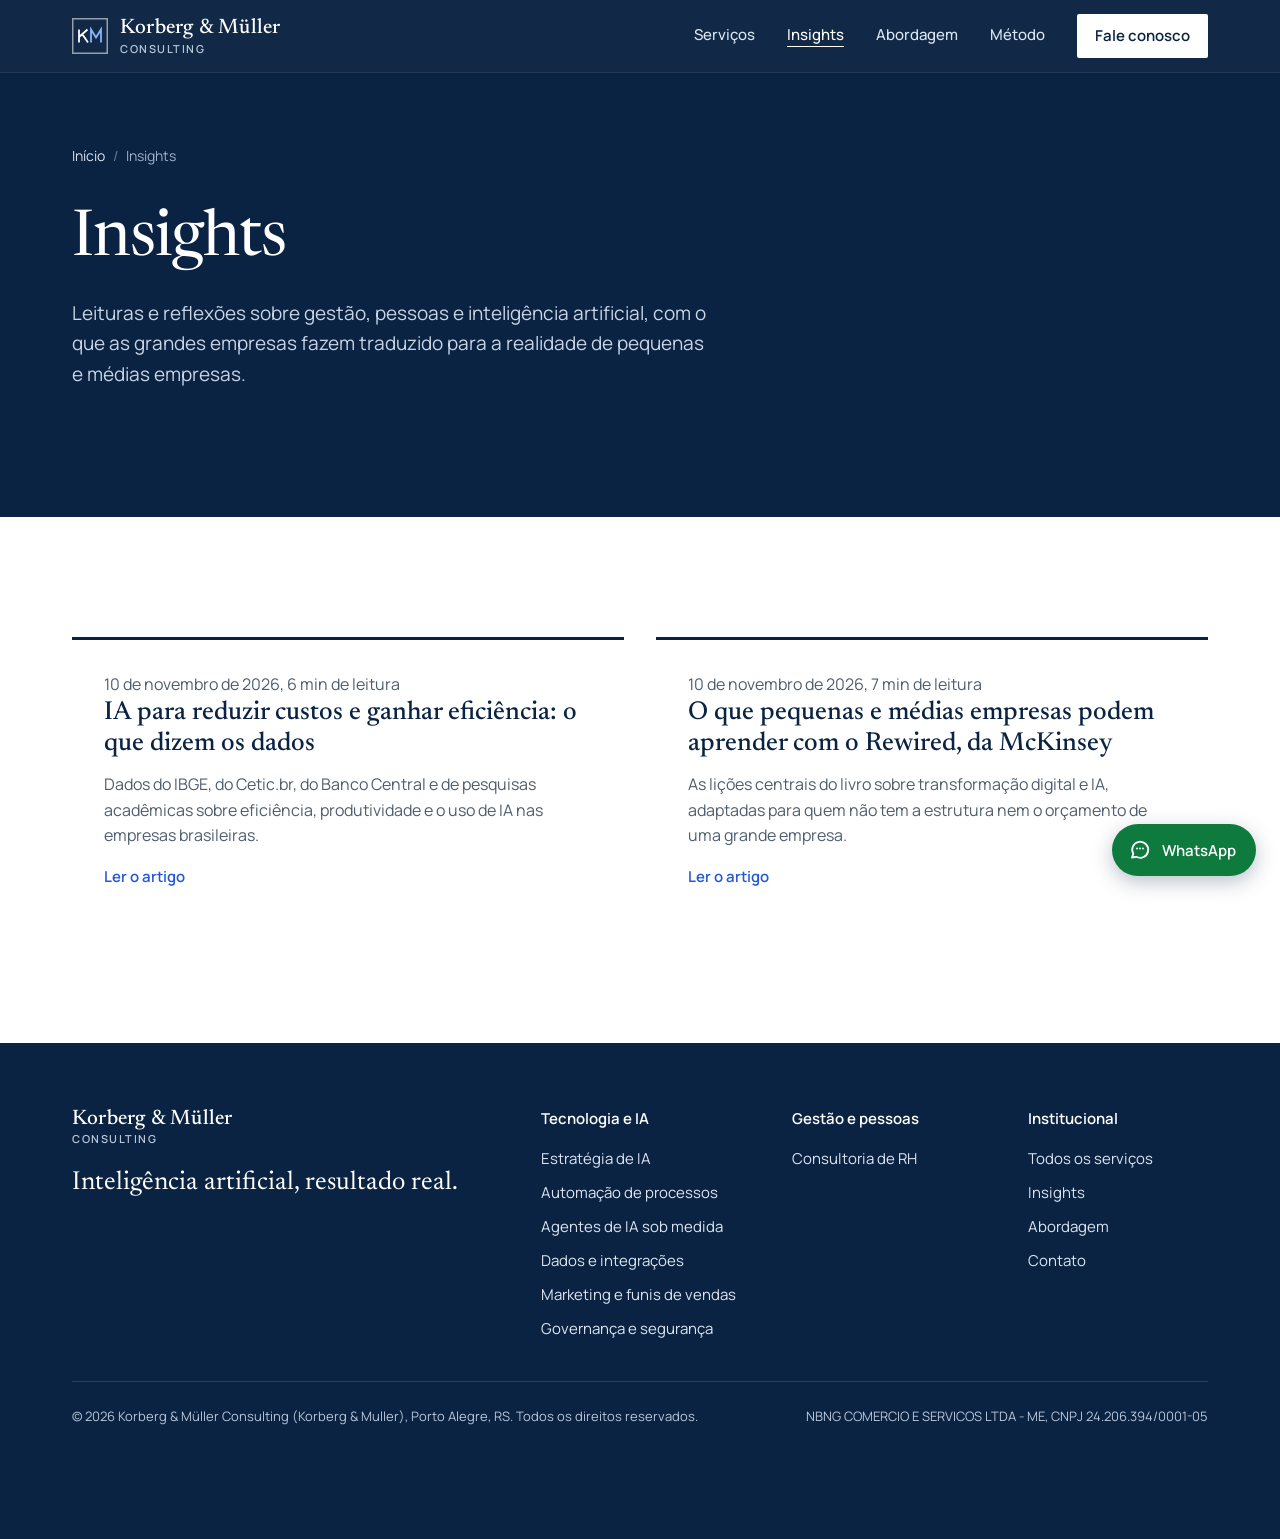
==== insights/index.html @ ef430914 "Oculta temporariamente a seção Liderança Co-Authored-By: Claude Opus 5.5 <noreply@anthropic.com> Cla" ====
<!DOCTYPE html>
<html lang="pt-BR">
<head>
<meta charset="utf-8">
<meta name="viewport" content="width=device-width, initial-scale=1">
<title>Insights sobre gestão, pessoas e IA para PMEs | Korberg &amp; Müller</title>
<meta name="description" content="Artigos da Korberg & Müller sobre gestão, pessoas e inteligência artificial para pequenas e médias empresas.">
<meta name="robots" content="index, follow, max-image-preview:large">
<link rel="canonical" href="https://korbergmuller.com.br/insights/">
<meta property="og:type" content="website">
<meta property="og:locale" content="pt_BR">
<meta property="og:site_name" content="Korberg &amp; Müller Consulting">
<meta property="og:url" content="https://korbergmuller.com.br/insights/">
<meta property="og:title" content="Insights sobre gestão, pessoas e IA para PMEs | Korberg & Müller">
<meta property="og:description" content="Artigos da Korberg & Müller sobre gestão, pessoas e inteligência artificial para pequenas e médias empresas.">
<meta property="og:image" content="https://korbergmuller.com.br/og-image.png">
<meta property="og:image:width" content="1200">
<meta property="og:image:height" content="630">
<meta property="og:image:alt" content="Korberg &amp; Müller Consulting: Inteligência artificial, resultado real.">
<meta name="twitter:card" content="summary_large_image">
<meta name="twitter:title" content="Insights sobre gestão, pessoas e IA para PMEs | Korberg & Müller">
<meta name="twitter:description" content="Artigos da Korberg & Müller sobre gestão, pessoas e inteligência artificial para pequenas e médias empresas.">
<meta name="twitter:image" content="https://korbergmuller.com.br/og-image.png">
<meta name="theme-color" content="#0A2342">
<link rel="icon" href="../favicon.ico" sizes="48x48">
<link rel="icon" href="../favicon.svg" type="image/svg+xml">
<link rel="apple-touch-icon" href="../apple-touch-icon.png">
<script type="application/ld+json">
{
  "@context": "https://schema.org",
  "@type": "BreadcrumbList",
  "itemListElement": [
    {
      "@type": "ListItem",
      "position": 1,
      "name": "Início",
      "item": "https://korbergmuller.com.br/"
    },
    {
      "@type": "ListItem",
      "position": 2,
      "name": "Insights",
      "item": "https://korbergmuller.com.br/insights/"
    }
  ]
}
</script>
<link rel="preconnect" href="https://fonts.googleapis.com">
<link rel="preconnect" href="https://fonts.gstatic.com" crossorigin>
<link href="https://fonts.googleapis.com/css2?family=Manrope:wght@400;500;600;700&amp;family=Newsreader:ital,opsz,wght@0,6..72,400;0,6..72,500;0,6..72,600;1,6..72,400&amp;display=swap" rel="stylesheet">
<script src="../assets/js-flag.js"></script>
<link rel="stylesheet" href="../assets/site.css?v=8e140133c1">
</head>
<body>
<a class="skip" href="#conteudo">Pular para o conteúdo</a>

<header class="site-header">
  <div class="wrap">
    <a class="brand" href="../" aria-label="Korberg &amp; Müller Consulting, página inicial">
      <svg class="brand-mark" viewBox="0 0 36 36" aria-hidden="true">
        <rect x=".75" y=".75" width="34.5" height="34.5" fill="none" stroke="#fff" stroke-opacity=".55" stroke-width="1.5"/>
        <path d="M7 11.5v13M7 19l8.5-7.5M10.5 16.5l5.5 8" stroke="#fff" stroke-width="1.8" fill="none" stroke-linejoin="miter"/>
        <path d="M19 24.5v-13l5 8 5-8v13" stroke="#8DB3FF" stroke-width="1.8" fill="none" stroke-linejoin="miter"/>
      </svg>
      <span class="brand-name">Korberg &amp; Müller<small>CONSULTING</small></span>
    </a>
    <button class="menu-btn" type="button" aria-expanded="false" aria-controls="menu" aria-label="Abrir menu">
      <svg width="20" height="20" viewBox="0 0 20 20" aria-hidden="true"><path d="M2 5h16M2 10h16M2 15h16" stroke="currentColor" stroke-width="1.8"/></svg>
    </button>
    <nav class="nav" id="menu" aria-label="Principal">
      <a href="../servicos/">Serviços</a>
      <a href="../insights/" aria-current="page">Insights</a>
      <a href="../#abordagem">Abordagem</a>
      <a href="../#metodo">Método</a>
            <a class="nav-cta" href="../#contato">Fale conosco</a>
    </nav>
  </div>
</header>

<main id="conteudo">
  <section class="page-hero" aria-labelledby="page-title">
    <div class="wrap">
      <ol class="crumbs" aria-label="Você está em"><li><a href="../">Início</a></li><li aria-current="page">Insights</li></ol>
      <h1 id="page-title">Insights</h1>
      <p class="lede">Leituras e reflexões sobre gestão, pessoas e inteligência artificial, com o que as grandes empresas fazem traduzido para a realidade de pequenas e médias empresas.</p>
    </div>
  </section>
  <section class="sec" aria-label="Artigos">
    <div class="wrap">
      <div class="post-list">
        <article class="post-card">
          <p class="post-meta"><time datetime="2026-11-10">10 de novembro de 2026</time>, 6 min de leitura</p>
          <h3><a href="../insights/ia-reduzir-custos-eficiencia-dados/">IA para reduzir custos e ganhar eficiência: o que dizem os dados</a></h3>
          <p>Dados do IBGE, do Cetic.br, do Banco Central e de pesquisas acadêmicas sobre eficiência, produtividade e o uso de IA nas empresas brasileiras.</p>
          <span class="more" aria-hidden="true">Ler o artigo</span>
        </article>
        <article class="post-card">
          <p class="post-meta"><time datetime="2026-11-10">10 de novembro de 2026</time>, 7 min de leitura</p>
          <h3><a href="../insights/rewired-mckinsey-pequenas-e-medias-empresas/">O que pequenas e médias empresas podem aprender com o Rewired, da McKinsey</a></h3>
          <p>As lições centrais do livro sobre transformação digital e IA, adaptadas para quem não tem a estrutura nem o orçamento de uma grande empresa.</p>
          <span class="more" aria-hidden="true">Ler o artigo</span>
        </article>
      </div>
    </div>
  </section>
</main>

<footer>
  <div class="wrap">
    <div class="top">
      <div>
        <span class="brand-name" style="color:#fff">Korberg &amp; Müller<small>CONSULTING</small></span>
        <p class="slogan">Inteligência artificial, resultado real.</p>
      </div>
      <div class="foot-cols">
      <nav class="foot-col" aria-label="Tecnologia e IA">
        <p class="foot-title">Tecnologia e IA</p>
          <a href="../servicos/estrategia-de-ia/">Estratégia de IA</a>
          <a href="../servicos/automacao-de-processos/">Automação de processos</a>
          <a href="../servicos/agentes-de-ia/">Agentes de IA sob medida</a>
          <a href="../servicos/integracoes/">Dados e integrações</a>
          <a href="../servicos/marketing-e-funis/">Marketing e funis de vendas</a>
          <a href="../servicos/governanca-de-ia/">Governança e segurança</a>
      </nav>
      <nav class="foot-col" aria-label="Gestão e pessoas">
        <p class="foot-title">Gestão e pessoas</p>
          <a href="../servicos/consultoria-de-rh/">Consultoria de RH</a>
      </nav>
      <nav class="foot-col" aria-label="Institucional">
        <p class="foot-title">Institucional</p>
          <a href="../servicos/">Todos os serviços</a>
          <a href="../insights/">Insights</a>
          <a href="../#abordagem">Abordagem</a>
                    <a href="../#contato">Contato</a>
      </nav>
      </div>
    </div>
    <div class="bottom">
      <span>© <span id="ano">2026</span> Korberg &amp; Müller Consulting (Korberg &amp; Muller), Porto Alegre, RS. Todos os direitos reservados.</span>
      <span>NBNG COMERCIO E SERVICOS LTDA - ME, CNPJ 24.206.394/0001-05</span>
    </div>
  </div>
</footer>

<a class="wa-float" href="https://wa.me/5551998107741?text=Ol%C3%A1%21%20Vim%20pelo%20site%20da%20Korberg%20%26%20M%C3%BCller%20e%20gostaria%20de%20conversar%20sobre%20um%20projeto." target="_blank" rel="noopener" aria-label="Conversar com a Korberg &amp; Müller no WhatsApp">
  <svg viewBox="0 0 24 24" fill="none" stroke="currentColor" stroke-width="1.8" stroke-linecap="round" stroke-linejoin="round" aria-hidden="true"><path d="M4 19.5l1.3-3.7A8 8 0 1 1 8.4 18.8z"/><path d="M9 10.5h.01M12 10.5h.01M15 10.5h.01"/></svg>
  <span>WhatsApp</span>
</a>

<script src="../assets/site.js?v=8e140133c1" defer></script>
</body>
</html>
---- assets/site.css ----
:root{
  --navy:#0A2342;
  --navy-2:#12345E;
  --navy-3:#1B4475;
  --paper:#FFFFFF;
  --mist:#EEF2F7;
  --ink:#16202E;
  --muted:#4F5D70;
  --signal:#2457D6;       /* acento sobre fundo claro */
  --signal-lt:#8DB3FF;    /* acento sobre fundo escuro */
  --line:#D5DDE8;
  --serif:"Newsreader", Georgia, "Times New Roman", serif;
  --sans:"Manrope", system-ui, -apple-system, "Segoe UI", Roboto, sans-serif;
  --wrap:1200px;
}
*{box-sizing:border-box}
html{scroll-behavior:smooth}
@media (prefers-reduced-motion: reduce){html{scroll-behavior:auto}}
body{margin:0;font-family:var(--sans);color:var(--ink);background:var(--paper);font-size:17px;line-height:1.6;-webkit-font-smoothing:antialiased}
img,svg{display:block;max-width:100%}
a{color:var(--signal);text-underline-offset:3px}
a:hover{color:var(--navy)}
:focus-visible{outline:3px solid var(--signal-lt);outline-offset:3px;border-radius:2px}
.skip{position:absolute;left:-999px;top:8px;background:var(--paper);color:var(--navy);padding:10px 16px;z-index:100}
.skip:focus{left:8px}
.wrap{max-width:var(--wrap);margin:0 auto;padding:0 32px}
@media (max-width:640px){.wrap{padding:0 20px}}

/* ---------- Cabeçalho ---------- */
.site-header{position:sticky;top:0;z-index:50;background:rgba(10,35,66,.97);backdrop-filter:saturate(1.2) blur(6px);border-bottom:1px solid rgba(255,255,255,.08)}
.site-header .wrap{display:flex;align-items:center;justify-content:space-between;height:72px}
.brand{display:flex;align-items:center;gap:12px;color:#fff;text-decoration:none}
.brand:hover{color:#fff}
.brand-mark{width:36px;height:36px;flex:none}
.brand-name{font-family:var(--serif);font-size:21px;font-weight:500;letter-spacing:.01em;line-height:1.1}
.brand-name small{display:block;font-family:var(--sans);font-size:11px;font-weight:600;letter-spacing:.14em;color:#B8C6DA;margin-top:2px}
.nav{display:flex;align-items:center;gap:32px}
.nav a{color:#DCE5F1;text-decoration:none;font-size:15px;font-weight:500}
.nav a:hover{color:#fff}
.nav .nav-cta{color:var(--navy);background:#fff;padding:10px 18px;border-radius:2px;font-weight:600}
.nav .nav-cta:hover{background:var(--signal-lt);color:var(--navy)}
.menu-btn{display:none;background:none;border:1px solid rgba(255,255,255,.3);color:#fff;width:44px;height:44px;border-radius:2px;cursor:pointer}
@media (max-width:860px){
  .menu-btn{display:grid;place-items:center}
  .nav{position:absolute;top:72px;left:0;right:0;background:var(--navy);flex-direction:column;align-items:stretch;gap:0;padding:8px 20px 20px;display:none;border-bottom:1px solid rgba(255,255,255,.1)}
  .nav.open{display:flex}
  .nav a{padding:14px 0;border-bottom:1px solid rgba(255,255,255,.08)}
  .nav .nav-cta{margin-top:16px;text-align:center;border-bottom:0}
}

/* ---------- Hero ---------- */
.hero{background:var(--navy);color:#fff;position:relative;overflow:hidden}
.hero .wrap{display:grid;grid-template-columns:minmax(0,1.05fr) minmax(0,1fr);gap:48px;align-items:center;min-height:calc(100vh - 72px);max-height:900px;padding-top:72px;padding-bottom:72px}
.hero h1{font-family:var(--sans);font-weight:600;font-size:16px;line-height:1.45;color:#B8C6DA;margin:0 0 22px;max-width:30em}
.hero .slogan{font-family:var(--serif);font-weight:400;font-size:clamp(46px,6.4vw,92px);line-height:.98;letter-spacing:-.02em;margin:0 0 28px;color:#fff}
.hero .slogan span{display:block}
.hero .slogan .real{color:var(--signal-lt);font-style:italic}
.hero p.lede{font-size:19px;line-height:1.55;color:#C9D5E6;max-width:520px;margin:0 0 40px}
.btn{display:inline-flex;align-items:center;justify-content:center;min-height:48px;padding:12px 24px;font:600 16px/1 var(--sans);text-decoration:none;border-radius:2px;border:1px solid transparent;cursor:pointer}
.btn-light{background:#fff;color:var(--navy)}
.btn-light:hover{background:var(--signal-lt);color:var(--navy)}
.btn-ghost{color:#fff;border-color:rgba(255,255,255,.4)}
.btn-ghost:hover{border-color:#fff;color:#fff}
.btn-row{display:flex;flex-wrap:wrap;gap:12px}
.signal-fig{position:relative}
.signal-fig svg{width:100%;height:auto}
.signal-cap{display:flex;justify-content:space-between;font-size:13px;color:#9FB2CC;margin-top:14px;border-top:1px solid rgba(255,255,255,.14);padding-top:12px}
@media (max-width:900px){
  .hero .wrap{grid-template-columns:1fr;min-height:0;max-height:none;padding-top:56px;padding-bottom:56px}
}

/* ---------- Seções ---------- */
section{scroll-margin-top:72px}
.sec{padding:120px 0}
@media (max-width:640px){.sec{padding:80px 0}}
.sec-head{display:grid;grid-template-columns:minmax(0,1fr) minmax(0,1.4fr);gap:48px;margin-bottom:64px;align-items:end}
@media (max-width:860px){.sec-head{grid-template-columns:1fr;gap:20px}}
h2{font-family:var(--serif);font-weight:400;font-size:clamp(34px,4.2vw,56px);line-height:1.05;letter-spacing:-.015em;margin:0;color:var(--navy)}
.sec-head p{margin:0;color:var(--muted);font-size:18px;max-width:60ch}

/* Manifesto */
.manifesto{background:var(--paper)}
.manifesto blockquote{margin:0;font-family:var(--serif);font-size:clamp(28px,3.4vw,44px);line-height:1.22;color:var(--navy);max-width:24ch;font-weight:400}
.manifesto .cols{display:grid;grid-template-columns:minmax(0,1.3fr) minmax(0,1fr);gap:64px;align-items:start}
.manifesto .cols p{color:var(--muted);margin:0 0 18px;max-width:58ch}
@media (max-width:860px){.manifesto .cols{grid-template-columns:1fr;gap:32px}}

/* Capacidades */
.caps{background:var(--mist)}
.cap-grid{display:grid;grid-template-columns:repeat(3,minmax(0,1fr));border-top:2px solid var(--navy)}
.cap{padding:36px 32px 40px 0;border-bottom:1px solid var(--line)}
.cap:not(:nth-child(3n+1)){padding-left:32px;border-left:1px solid var(--line)}
.cap svg{width:28px;height:28px;color:var(--signal);margin-bottom:22px}
.cap h3{font-family:var(--serif);font-weight:500;font-size:25px;line-height:1.2;margin:0 0 12px;color:var(--navy)}
.cap p{margin:0;color:var(--muted);font-size:16px}
@media (max-width:960px){
  .cap-grid{grid-template-columns:repeat(2,minmax(0,1fr))}
  .cap:not(:nth-child(3n+1)){padding-left:0;border-left:0}
  .cap:nth-child(2n){padding-left:28px;border-left:1px solid var(--line)}
}
@media (max-width:620px){
  .cap-grid{grid-template-columns:1fr}
  .cap:nth-child(2n){padding-left:0;border-left:0}
}

/* Método */
.method{background:var(--navy);color:#fff}
.method h2{color:#fff}
.method .sec-head p{color:#C3D0E2}
.steps{list-style:none;margin:0;padding:0;display:grid;grid-template-columns:repeat(4,minmax(0,1fr));gap:0;counter-reset:step}
.steps li{position:relative;padding:28px 28px 0 0;border-top:1px solid rgba(255,255,255,.25)}
.steps li::before{counter-increment:step;content:counter(step);position:absolute;top:-1px;left:0;width:56px;border-top:3px solid var(--signal-lt);padding-top:16px;font-family:var(--serif);font-size:40px;line-height:1;color:var(--signal-lt)}
.steps h3{margin:72px 0 10px;font-family:var(--serif);font-weight:500;font-size:26px}
.steps p{margin:0;color:#C3D0E2;font-size:16px;max-width:30ch}
@media (max-width:900px){.steps{grid-template-columns:repeat(2,minmax(0,1fr));row-gap:48px}}
@media (max-width:560px){.steps{grid-template-columns:1fr}}

/* Liderança */
.lead-grid{display:grid;grid-template-columns:repeat(2,minmax(0,1fr));gap:48px}
.person{display:grid;grid-template-columns:240px minmax(0,1fr);gap:36px;align-items:start;padding-top:32px;border-top:1px solid var(--line)}
/* Fotos: proporção fixa 4:5 e object-fit:cover, então nunca distorcem */
.avatar{width:100%;aspect-ratio:4/5;background:var(--mist);overflow:hidden}
.avatar img{width:100%;height:100%;object-fit:cover;object-position:50% 20%}
.avatar.empty{border:1px dashed #A9B6C8;display:grid;place-items:center;color:var(--muted);font-size:13px;text-align:center;padding:8px}
.person h3{font-family:var(--serif);font-weight:500;font-size:30px;margin:8px 0 4px;color:var(--navy);line-height:1.15}
.person .role{color:var(--signal);font-weight:600;font-size:15px;margin:0 0 16px}
.person p{margin:0;color:var(--muted);font-size:16px}
@media (max-width:1100px){.lead-grid{grid-template-columns:1fr;gap:56px}}
@media (max-width:560px){.person{grid-template-columns:1fr;gap:24px}.avatar{max-width:320px}}

/* Contato */
.contact{background:var(--mist)}
.contact .cols{display:grid;grid-template-columns:minmax(0,1fr) minmax(0,1.1fr);gap:64px}
@media (max-width:860px){.contact .cols{grid-template-columns:1fr;gap:40px}}
.contact .intro p{color:var(--muted);max-width:44ch}
.contact dl{margin:36px 0 0;display:grid;gap:18px}
.contact dt{font-size:13px;font-weight:600;color:var(--muted)}
.contact dd{margin:2px 0 0;font-size:18px;color:var(--navy)}
form{background:#fff;padding:40px;border-top:3px solid var(--navy)}
@media (max-width:560px){form{padding:28px 20px}}
.field{margin-bottom:22px}
.field label{display:block;font-weight:600;font-size:14px;margin-bottom:8px;color:var(--navy)}
.field input,.field textarea,.field select{width:100%;font:16px/1.4 var(--sans);color:var(--ink);padding:12px 14px;border:1px solid #B7C3D3;border-radius:2px;background:#fff;min-height:48px}
.field textarea{min-height:130px;resize:vertical}
.field input:focus,.field textarea:focus,.field select:focus{outline:3px solid rgba(36,87,214,.35);border-color:var(--signal)}
.row2{display:grid;grid-template-columns:1fr 1fr;gap:16px}
@media (max-width:560px){.row2{grid-template-columns:1fr}}
.btn-dark{background:var(--navy);color:#fff;width:100%}
.btn-dark:hover{background:var(--navy-3);color:#fff}
.form-note{font-size:13px;color:var(--muted);margin:14px 0 0}
.form-status{margin:16px 0 0;font-size:15px;color:var(--navy);font-weight:600}
.form-status:empty{display:none}

/* Botão flutuante de WhatsApp */
.wa-float{position:fixed;right:24px;bottom:24px;bottom:calc(24px + env(safe-area-inset-bottom));z-index:60;display:inline-flex;align-items:center;gap:10px;min-height:52px;padding:0 20px 0 16px;background:#0E7A3E;color:#fff;font:600 15px/1 var(--sans);text-decoration:none;border-radius:999px;box-shadow:0 6px 20px rgba(10,35,66,.28)}
.wa-float:hover{background:#0B6332;color:#fff}
.wa-float:focus-visible{outline:3px solid #fff;outline-offset:3px;box-shadow:0 0 0 6px #0E7A3E}
.wa-float svg{width:24px;height:24px;flex:none}
@media (max-width:560px){.wa-float{right:16px;bottom:16px;bottom:calc(16px + env(safe-area-inset-bottom));padding:0 16px 0 14px}}
@media print{.wa-float{display:none}}

/* Rodapé */
footer{background:var(--navy);color:#B8C6DA;padding:64px 0 112px;font-size:15px}
footer .top{display:flex;flex-wrap:wrap;justify-content:space-between;gap:32px;padding-bottom:40px;border-bottom:1px solid rgba(255,255,255,.12)}
footer .slogan{font-family:var(--serif);font-size:26px;color:#fff;margin:18px 0 0}
footer nav{display:flex;flex-wrap:wrap;gap:28px}
footer nav a{color:#DCE5F1;text-decoration:none}
footer nav a:hover{color:#fff;text-decoration:underline}
footer .bottom{display:flex;flex-wrap:wrap;justify-content:space-between;gap:12px;padding-top:24px;font-size:13px}

/* ---------- Páginas internas ---------- */
.page-hero{background:var(--navy);color:#fff}
.page-hero .wrap{padding-top:72px;padding-bottom:88px}
.crumbs{margin:0 0 40px;padding:0;list-style:none;display:flex;flex-wrap:wrap;gap:8px;font-size:14px;color:#9FB2CC}
.crumbs li+li::before{content:"/";margin-right:8px;color:#6F84A3}
.crumbs a{color:#DCE5F1;text-decoration:none}
.crumbs a:hover{color:#fff;text-decoration:underline}
.page-hero h1{font-family:var(--serif);font-weight:400;font-size:clamp(38px,5vw,66px);line-height:1.04;letter-spacing:-.015em;margin:0 0 24px;max-width:18em}
.page-hero .offer{font-family:var(--serif);font-style:italic;font-size:clamp(22px,2.4vw,30px);color:var(--signal-lt);margin:-8px 0 24px}
.page-hero .lede{font-size:19px;line-height:1.6;color:#C9D5E6;max-width:640px;margin:0 0 40px}

.prose{max-width:68ch}
.prose p{color:var(--muted);margin:0 0 18px}

.deliv{display:grid;grid-template-columns:repeat(2,minmax(0,1fr));gap:0 56px;border-top:2px solid var(--navy)}
.deliv article{padding:32px 0 36px;border-bottom:1px solid var(--line)}
.deliv h3{font-family:var(--serif);font-weight:500;font-size:25px;line-height:1.2;margin:0 0 10px;color:var(--navy)}
.deliv p{margin:0;color:var(--muted);font-size:16px}
@media (max-width:760px){.deliv{grid-template-columns:1fr}}

.fit{list-style:none;margin:0;padding:0;display:grid;grid-template-columns:repeat(2,minmax(0,1fr));gap:20px 48px}
.fit li{display:grid;grid-template-columns:24px minmax(0,1fr);gap:14px;align-items:start;font-size:17px;color:var(--ink)}
.fit svg{width:22px;height:22px;color:var(--signal);margin-top:3px}
@media (max-width:760px){.fit{grid-template-columns:1fr}}

.callout{background:var(--mist)}
.callout .cols{display:grid;grid-template-columns:minmax(0,1fr) minmax(0,1.2fr);gap:64px;align-items:start}
.callout blockquote{margin:0;font-family:var(--serif);font-size:clamp(28px,3.2vw,40px);line-height:1.22;color:var(--navy)}
.callout p{color:var(--muted);margin:0 0 18px}
@media (max-width:860px){.callout .cols{grid-template-columns:1fr;gap:28px}}

.faq{border-top:2px solid var(--navy);max-width:880px}
.faq details{border-bottom:1px solid var(--line)}
.faq summary{list-style:none;cursor:pointer;padding:24px 44px 24px 0;position:relative;font-weight:600;font-size:18px;color:var(--navy)}
.faq summary::-webkit-details-marker{display:none}
.faq summary::after{content:"+";position:absolute;right:4px;top:18px;font-family:var(--serif);font-size:30px;line-height:1;color:var(--signal)}
.faq details[open] summary::after{content:"\2013"}
.faq details p{margin:0 0 24px;color:var(--muted);max-width:70ch}

.cta-band{background:var(--navy);color:#fff}
.cta-band .wrap{display:grid;grid-template-columns:minmax(0,1.3fr) auto;gap:40px;align-items:center;padding-top:88px;padding-bottom:88px}
.cta-band h2{color:#fff;margin:0 0 12px}
.cta-band p{margin:0;color:#C3D0E2;max-width:52ch}
@media (max-width:860px){.cta-band .wrap{grid-template-columns:1fr}}

.related{list-style:none;margin:0;padding:0;display:grid;grid-template-columns:repeat(3,minmax(0,1fr));gap:0 32px;border-top:1px solid var(--line)}
.related li{border-bottom:1px solid var(--line)}
.related a{display:block;padding:20px 0;font-family:var(--serif);font-size:22px;color:var(--navy);text-decoration:none}
.related a:hover{color:var(--signal);text-decoration:underline}
@media (max-width:860px){.related{grid-template-columns:1fr}}

/* Cartões de serviço clicáveis */
.cap{position:relative}
.cap h3 a{color:inherit;text-decoration:none}
.cap h3 a::after{content:"";position:absolute;inset:0}
.cap .more{display:inline-block;margin-top:16px;font-weight:600;font-size:15px;color:var(--signal)}
.cap:hover .more{text-decoration:underline}
.cap:focus-within{outline:3px solid var(--signal-lt);outline-offset:-3px}
.cap h3 a:focus-visible{outline:none}
.group-title{font-family:var(--serif);font-weight:400;font-size:30px;color:var(--navy);margin:0 0 20px}
.group + .group{margin-top:72px}
.cap-wide{position:relative;display:grid;grid-template-columns:minmax(0,1fr) minmax(0,1fr);gap:48px;padding:36px 0 40px;border-top:2px solid var(--navy);border-bottom:1px solid var(--line)}
.cap-wide h3{font-family:var(--serif);font-weight:500;font-size:28px;line-height:1.2;margin:0 0 6px;color:var(--navy)}
.cap-wide h3 a{color:inherit;text-decoration:none}
.cap-wide h3 a::after{content:"";position:absolute;inset:0}
.cap-wide .offer{font-family:var(--serif);font-style:italic;font-size:20px;color:var(--signal);margin:0 0 14px}
.cap-wide p{margin:0;color:var(--muted);font-size:16px}
.cap-wide ul{margin:0;padding:0 0 0 18px;color:var(--ink);font-size:16px;display:grid;gap:10px;align-content:start}
.cap-wide .more{display:inline-block;margin-top:16px;font-weight:600;font-size:15px;color:var(--signal)}
.cap-wide:hover .more{text-decoration:underline}
.cap-wide:focus-within{outline:3px solid var(--signal-lt);outline-offset:4px}
.cap-wide h3 a:focus-visible{outline:none}
@media (max-width:760px){.cap-wide{grid-template-columns:1fr;gap:24px}}

/* Página 404 */
.notfound .wrap{padding-top:120px;padding-bottom:140px}

/* Fotos */
.wide-figure{margin:64px 0 0}
.wide-photo{width:100%;height:auto;aspect-ratio:7/3;object-fit:cover}
.page-hero.has-photo .wrap{display:grid;grid-template-columns:minmax(0,1.25fr) minmax(0,.75fr);gap:56px;align-items:center}
.hero-figure{margin:0}
.hero-photo{width:100%;height:auto;aspect-ratio:4/5;object-fit:cover}
@media (max-width:900px){.page-hero.has-photo .wrap{grid-template-columns:1fr;gap:40px}.hero-figure{max-width:340px}}

/* ================= Ilustrações e movimento ================= */
.illo{display:block;width:100%;height:auto;overflow:visible}
.page-hero.has-photo .illo{max-width:440px;margin-left:auto}
.wide-figure .illo-wide{width:100%;height:auto;border-radius:6px}
.illo .layer{transition:transform .5s cubic-bezier(.2,.7,.2,1);transform:translate(calc(var(--mx,0) * var(--k,1) * 10px),calc(var(--my,0) * var(--k,1) * 10px))}
.illo .pop,.illo .grow,.illo .pulse,.illo .spin,.illo .fall,.illo .blink{transform-box:fill-box;transform-origin:center}
.illo .grow{transform-origin:bottom}

/* Estados iniciais só quando há JavaScript (sem JS, tudo aparece pronto) */
.js .illo .pop{opacity:0;transform:scale(.6)}
.js .illo .draw{stroke-dasharray:1;stroke-dashoffset:1}
.js .illo .grow{transform:scaleY(0)}
.js .illo.in-view .pop{animation:km-pop .7s cubic-bezier(.2,.8,.2,1) forwards;animation-delay:var(--d,0s)}
.js .illo.in-view .draw{animation:km-draw 1.4s cubic-bezier(.4,0,.2,1) forwards;animation-delay:var(--d,0s)}
.js .illo.in-view .grow{animation:km-grow .9s cubic-bezier(.2,.8,.2,1) forwards;animation-delay:var(--d,0s)}
@keyframes km-pop{to{opacity:1;transform:none}}
@keyframes km-draw{to{stroke-dashoffset:0}}
@keyframes km-grow{to{transform:scaleY(1)}}

/* Movimentos contínuos e discretos */
.illo .flow,.illo .flow-dark{stroke-dasharray:6 10;animation:km-flow 1.4s linear infinite}
@keyframes km-flow{to{stroke-dashoffset:-32}}
.illo .pulse{animation:km-pulse 2.6s ease-out infinite}
@keyframes km-pulse{0%{opacity:.7;transform:scale(1)}100%{opacity:0;transform:scale(1.7)}}
.illo .spin{animation:km-spin 40s linear infinite}
@keyframes km-spin{to{transform:rotate(360deg)}}
.illo .fall{opacity:0;animation:km-fall 2.7s ease-in infinite;animation-delay:var(--d,0s)}
@keyframes km-fall{0%{opacity:0;transform:translateY(-30px)}20%{opacity:1}75%{opacity:1}100%{opacity:0;transform:translateY(110px) scale(.5)}}
.illo .blink{animation:km-blink 1.2s ease-in-out infinite;animation-delay:var(--d,0s)}
@keyframes km-blink{0%,100%{opacity:.3}50%{opacity:1}}

/* Entrada suave das seções ao rolar */
.js .reveal{opacity:0;transform:translateY(20px);transition:opacity .8s ease,transform .8s cubic-bezier(.2,.7,.2,1)}
.js .reveal.in-view{opacity:1;transform:none}

/* ================= Efeitos ao passar o mouse ================= */
.btn{transition:background-color .2s ease,border-color .2s ease,color .2s ease,transform .2s ease,box-shadow .2s ease}
.btn:hover{transform:translateY(-2px)}
.btn-light:hover{box-shadow:0 8px 20px rgba(0,0,0,.18)}
.btn:active{transform:none}
.nav a:not(.nav-cta){background:linear-gradient(currentColor,currentColor) 0 100%/0 1px no-repeat;padding-bottom:3px;transition:background-size .3s ease,color .2s ease}
.nav a:not(.nav-cta):hover{background-size:100% 1px}
.nav .nav-cta{transition:background-color .2s ease,transform .2s ease}
.nav .nav-cta:hover{transform:translateY(-1px)}

.cap::before,.cap-wide::before,.deliv article::before{content:"";position:absolute;left:0;height:3px;width:0;background:var(--signal);transition:width .45s cubic-bezier(.2,.7,.2,1)}
.cap::before{top:-2px}
.cap-wide::before{top:-2px}
.cap:not(:nth-child(3n+1))::before{left:-1px}
.cap:hover::before,.cap-wide:hover::before,.deliv article:hover::before{width:100%}
.cap svg{transition:transform .35s cubic-bezier(.2,.7,.2,1),color .25s ease}
.cap:hover svg{transform:translateY(-4px) scale(1.08)}
.cap h3,.cap-wide h3{transition:color .25s ease}
.cap:hover h3,.cap-wide:hover h3{color:var(--signal)}
.cap .more,.cap-wide .more{background:linear-gradient(currentColor,currentColor) 0 100%/0 1px no-repeat;padding-bottom:2px;transition:background-size .35s ease}
.cap:hover .more,.cap-wide:hover .more{text-decoration:none;background-size:100% 1px}
.deliv article{position:relative}
.deliv article::before{top:-1px}
.deliv h3{transition:color .25s ease}
.deliv article:hover h3{color:var(--signal)}

.fit li{transition:transform .3s ease}
.fit li:hover{transform:translateX(4px)}
.related a{transition:padding-left .3s ease,color .2s ease}
.related a:hover{padding-left:10px}
.foot-col a{transition:color .2s ease,padding-left .25s ease}
.foot-col a:hover{padding-left:4px}
.faq summary{transition:color .2s ease}
.faq summary:hover{color:var(--signal)}
.faq summary::after{transition:transform .3s ease}
.faq details[open] summary::after{transform:rotate(180deg)}
.steps li::before{transition:width .4s cubic-bezier(.2,.7,.2,1)}
.steps li:hover::before{width:100%}
.avatar img{transition:transform .6s cubic-bezier(.2,.7,.2,1)}
.person:hover .avatar img{transform:scale(1.04)}
.wa-float{transition:background-color .2s ease,transform .25s cubic-bezier(.2,.7,.2,1),box-shadow .25s ease}
.wa-float:hover{transform:translateY(-3px);box-shadow:0 10px 26px rgba(10,35,66,.35)}

/* Quem prefere menos movimento: tudo aparece pronto, sem animação */
@media (prefers-reduced-motion: reduce){
  .illo *,.js .illo *{animation:none!important;opacity:1!important;transform:none!important;stroke-dashoffset:0!important;transition:none!important}
  .illo .fall{opacity:0!important}
  .illo .pulse{opacity:0!important}
  .js .reveal{opacity:1;transform:none;transition:none}
  *,*::before,*::after{transition-duration:.01ms!important}
}

/* ================= Princípios, Insights e artigos ================= */
.principles{background:var(--paper);padding-top:0}
.princ-grid{display:grid;grid-template-columns:repeat(3,minmax(0,1fr));gap:0 48px;border-top:2px solid var(--navy)}
.princ-grid article{position:relative;padding:32px 0 8px}
.princ-grid h3{font-family:var(--serif);font-weight:500;font-size:26px;line-height:1.2;margin:0 0 12px;color:var(--navy)}
.princ-grid p{margin:0;color:var(--muted);font-size:16px}
.princ-grid article::before{content:"";position:absolute;left:0;top:-2px;height:3px;width:0;background:var(--signal);transition:width .45s cubic-bezier(.2,.7,.2,1)}
.princ-grid article:hover::before{width:100%}
@media (max-width:860px){.princ-grid{grid-template-columns:1fr}}

.insights-teaser{background:var(--mist)}
.post-list{display:grid;grid-template-columns:repeat(2,minmax(0,1fr));gap:32px}
@media (max-width:860px){.post-list{grid-template-columns:1fr}}
.post-card{position:relative;background:#fff;padding:32px;border-top:3px solid var(--navy);transition:transform .3s cubic-bezier(.2,.7,.2,1),box-shadow .3s ease,border-color .3s ease}
.post-card:hover{transform:translateY(-4px);box-shadow:0 14px 30px rgba(10,35,66,.10);border-top-color:var(--signal)}
.post-card h3{font-family:var(--serif);font-weight:500;font-size:26px;line-height:1.2;margin:0 0 12px;color:var(--navy)}
.post-card h3 a{color:inherit;text-decoration:none}
.post-card h3 a::after{content:"";position:absolute;inset:0}
.post-card p{margin:0;color:var(--muted);font-size:16px}
.post-card .more{display:inline-block;margin-top:16px;font-weight:600;font-size:15px;color:var(--signal);background:linear-gradient(currentColor,currentColor) 0 100%/0 1px no-repeat;padding-bottom:2px;transition:background-size .35s ease}
.post-card:hover .more{background-size:100% 1px}
.post-card:focus-within{outline:3px solid var(--signal-lt);outline-offset:3px}
.post-card h3 a:focus-visible{outline:none}
.post-meta{font-size:14px;color:var(--muted);margin:0 0 12px}
.post-meta-dark{color:#9FB2CC;margin:0}

.article-sec{padding-top:88px}
.article-body{max-width:70ch;font-size:18px;line-height:1.75}
.article-body p{margin:0 0 22px;color:var(--ink)}
.article-body h2{font-size:clamp(28px,3vw,36px);margin:56px 0 18px}
.article-body ul{margin:0 0 22px;padding-left:22px}
.article-body li{margin-bottom:8px}
.article-body strong{color:var(--navy)}
.article-body .source{margin-top:56px;padding-top:24px;border-top:1px solid var(--line)}
.article-body .source p{font-size:15px;line-height:1.6;color:var(--muted)}

/* ================= Números e gráficos ================= */
.numbers{background:var(--mist)}
.stat-grid{display:grid;grid-template-columns:repeat(4,minmax(0,1fr));gap:0 32px;border-top:2px solid var(--navy)}
.stat{position:relative;padding:28px 0 8px}
.stat::before{content:"";position:absolute;left:0;top:-2px;height:3px;width:0;background:var(--signal);transition:width .45s cubic-bezier(.2,.7,.2,1)}
.stat:hover::before{width:100%}
.stat-value{font-family:var(--serif);font-size:clamp(40px,4.4vw,56px);line-height:1;color:var(--navy);margin:0 0 12px}
.stat-text{margin:0 0 10px;font-size:16px;color:var(--ink)}
.stat-source{margin:0;font-size:13px;color:var(--muted)}
.stat-source a,.chart-source a{color:var(--muted)}
.stat-source a:hover,.chart-source a:hover{color:var(--signal)}
@media (max-width:1000px){.stat-grid{grid-template-columns:repeat(2,minmax(0,1fr));gap:0 40px}}
@media (max-width:560px){.stat-grid{grid-template-columns:1fr}}
.numbers-chart{margin-top:64px;background:#fff;padding:32px 36px 24px}
@media (max-width:560px){.numbers-chart{padding:24px 16px 16px}}
.numbers-more{margin:28px 0 8px;font-weight:600}
.numbers .chart-source{margin-top:8px}

.chart{margin:36px 0}
.numbers-chart .chart{margin:0}
.chart-title{font-family:var(--serif);font-weight:500;font-size:26px;line-height:1.2;color:var(--navy);margin:0 0 6px}
.chart-sub{margin:0 0 20px;color:var(--muted);font-size:15px}
.chart svg{width:100%;max-width:520px;height:auto;display:block;font-family:var(--sans)}
.chart .bar-mark{transition:opacity .2s ease}
.chart svg:hover .bar-mark{opacity:.45}
.chart svg .bar:hover .bar-mark{opacity:1}
.chart-data{margin-top:10px;font-size:14px}
.chart-data summary{cursor:pointer;color:var(--signal);font-weight:600}
.chart-data table{margin-top:10px;border-collapse:collapse;min-width:280px}
.chart-data th,.chart-data td{border-bottom:1px solid var(--line);padding:6px 12px 6px 0;text-align:left;font-weight:400}
.chart-data td{text-align:right;font-variant-numeric:tabular-nums}
.chart-source{font-size:13px;color:var(--muted);margin:10px 0 0;line-height:1.5}
.article-body .chart{background:var(--mist);padding:28px 28px 20px}
.article-body .chart-source{font-size:13px}
@media (max-width:560px){.article-body .chart{padding:20px 12px 14px}}

/* Rodapé com colunas de links */
.foot-cols{display:flex;flex-wrap:wrap;gap:40px 56px}
.foot-col{display:flex;flex-direction:column;gap:10px;min-width:180px}
.foot-title{margin:0 0 6px;font-weight:600;color:#fff;font-size:15px}
.foot-col a{color:#DCE5F1;text-decoration:none;font-size:15px}
.foot-col a:hover{color:#fff;text-decoration:underline}
.visually-hidden{position:absolute!important;width:1px;height:1px;padding:0;margin:-1px;overflow:hidden;clip:rect(0,0,0,0);white-space:nowrap;border:0}
.nav a[aria-current="page"]{color:#fff;text-decoration:underline;text-underline-offset:6px}
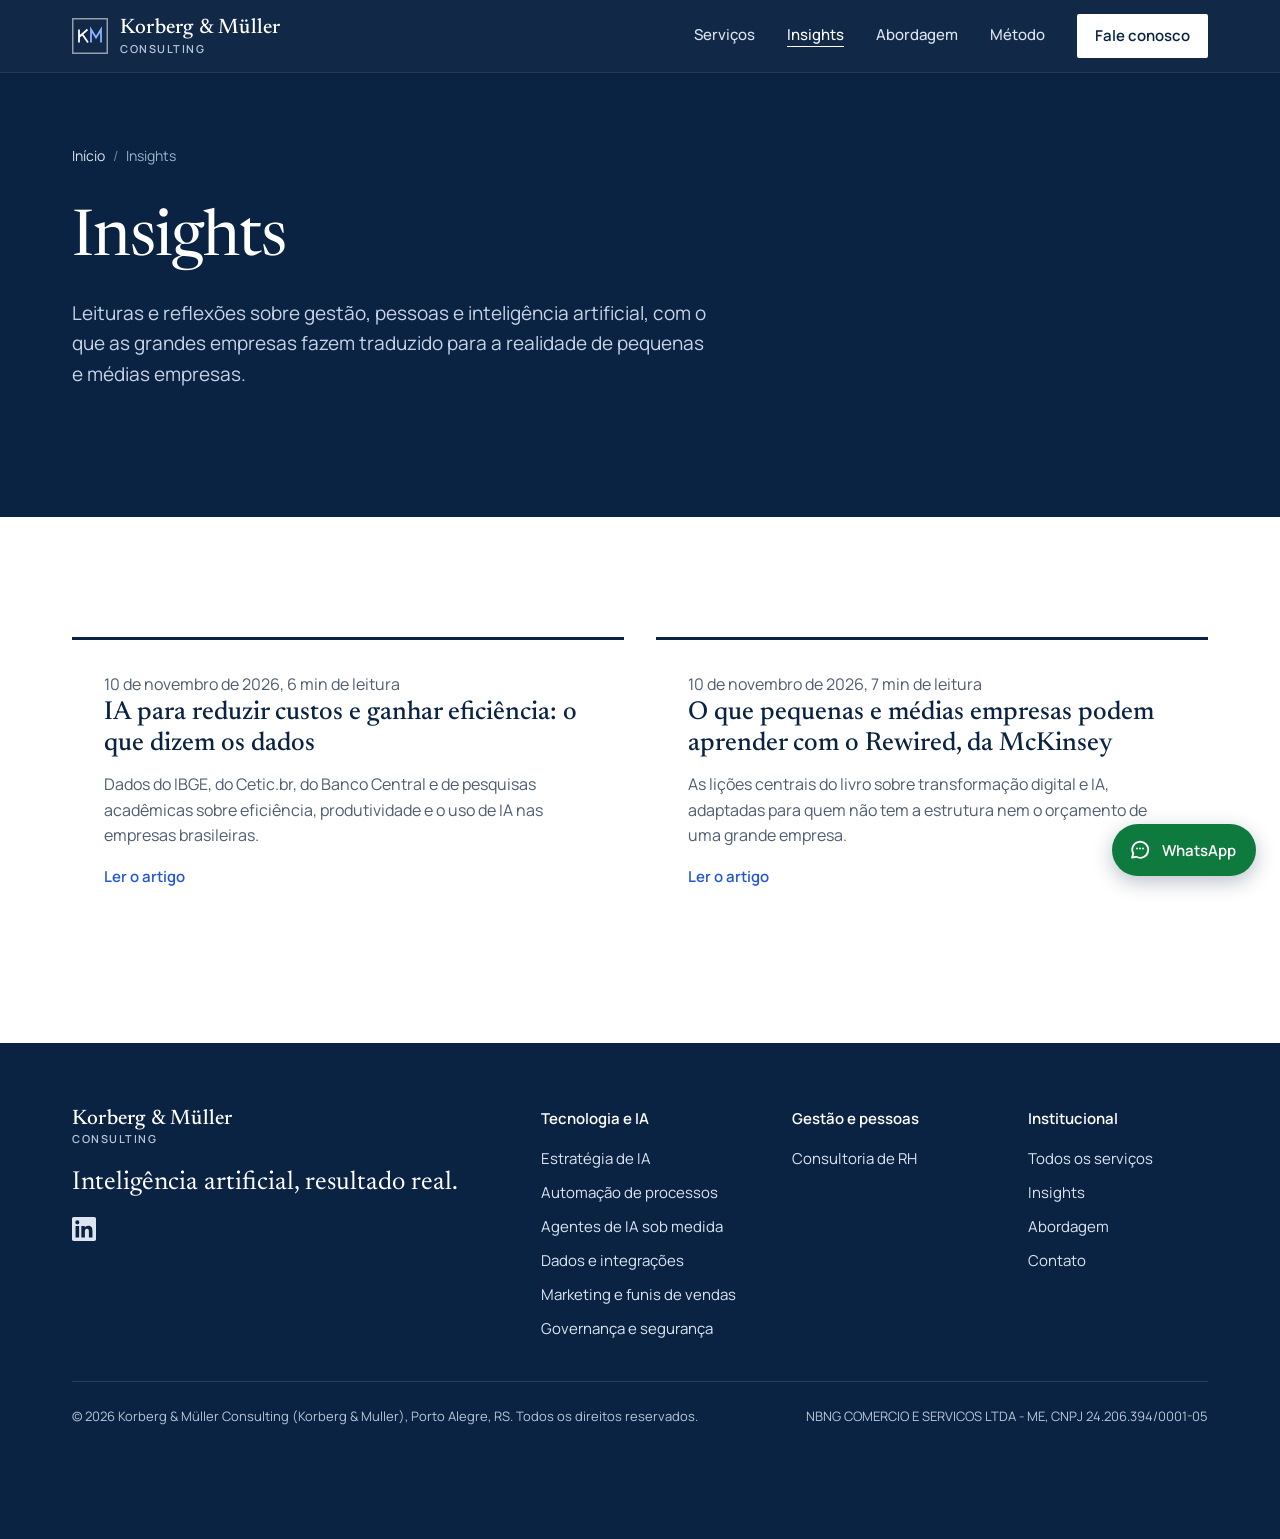
==== commit 825000d7: "Adiciona ícone do LinkedIn no rodapé do site Link para a página da Korberg & Müller no LinkedIn, com" ====
--- a/insights/index.html
+++ b/insights/index.html
@@ -49,7 +49,7 @@
 <link rel="preconnect" href="https://fonts.gstatic.com" crossorigin>
 <link href="https://fonts.googleapis.com/css2?family=Manrope:wght@400;500;600;700&amp;family=Newsreader:ital,opsz,wght@0,6..72,400;0,6..72,500;0,6..72,600;1,6..72,400&amp;display=swap" rel="stylesheet">
 <script src="../assets/js-flag.js"></script>
-<link rel="stylesheet" href="../assets/site.css?v=8e140133c1">
+<link rel="stylesheet" href="../assets/site.css?v=a3c588c64d">
 </head>
 <body>
 <a class="skip" href="#conteudo">Pular para o conteúdo</a>
@@ -111,6 +111,9 @@
       <div>
         <span class="brand-name" style="color:#fff">Korberg &amp; Müller<small>CONSULTING</small></span>
         <p class="slogan">Inteligência artificial, resultado real.</p>
+        <div class="foot-social">
+          <a href="https://www.linkedin.com/company/korberg-m%C3%BCller-consulting/" target="_blank" rel="noopener" aria-label="LinkedIn da Korberg &amp; Müller"><svg viewBox="0 0 24 24" fill="currentColor" aria-hidden="true"><path d="M20.447 20.452h-3.554v-5.569c0-1.328-.027-3.037-1.852-3.037-1.853 0-2.136 1.445-2.136 2.939v5.667H9.351V9h3.414v1.561h.046c.477-.9 1.637-1.85 3.37-1.85 3.601 0 4.267 2.37 4.267 5.455v6.286zM5.337 7.433a2.062 2.062 0 01-2.063-2.065 2.064 2.064 0 112.063 2.065zm1.782 13.019H3.555V9h3.564v11.452zM22.225 0H1.771C.792 0 0 .774 0 1.729v20.542C0 23.227.792 24 1.771 24h20.451C23.2 24 24 23.227 24 22.271V1.729C24 .774 23.2 0 22.222 0h.003z"/></svg></a>
+        </div>
       </div>
       <div class="foot-cols">
       <nav class="foot-col" aria-label="Tecnologia e IA">
@@ -147,6 +150,6 @@
   <span>WhatsApp</span>
 </a>
 
-<script src="../assets/site.js?v=8e140133c1" defer></script>
+<script src="../assets/site.js?v=a3c588c64d" defer></script>
 </body>
 </html>
--- a/assets/site.css
+++ b/assets/site.css
@@ -419,5 +419,9 @@
 .foot-title{margin:0 0 6px;font-weight:600;color:#fff;font-size:15px}
 .foot-col a{color:#DCE5F1;text-decoration:none;font-size:15px}
 .foot-col a:hover{color:#fff;text-decoration:underline}
+.foot-social{margin-top:12px;display:flex;gap:12px}
+.foot-social a{color:#DCE5F1;transition:color .2s}
+.foot-social a:hover{color:#fff}
+.foot-social svg{width:24px;height:24px}
 .visually-hidden{position:absolute!important;width:1px;height:1px;padding:0;margin:-1px;overflow:hidden;clip:rect(0,0,0,0);white-space:nowrap;border:0}
 .nav a[aria-current="page"]{color:#fff;text-decoration:underline;text-underline-offset:6px}
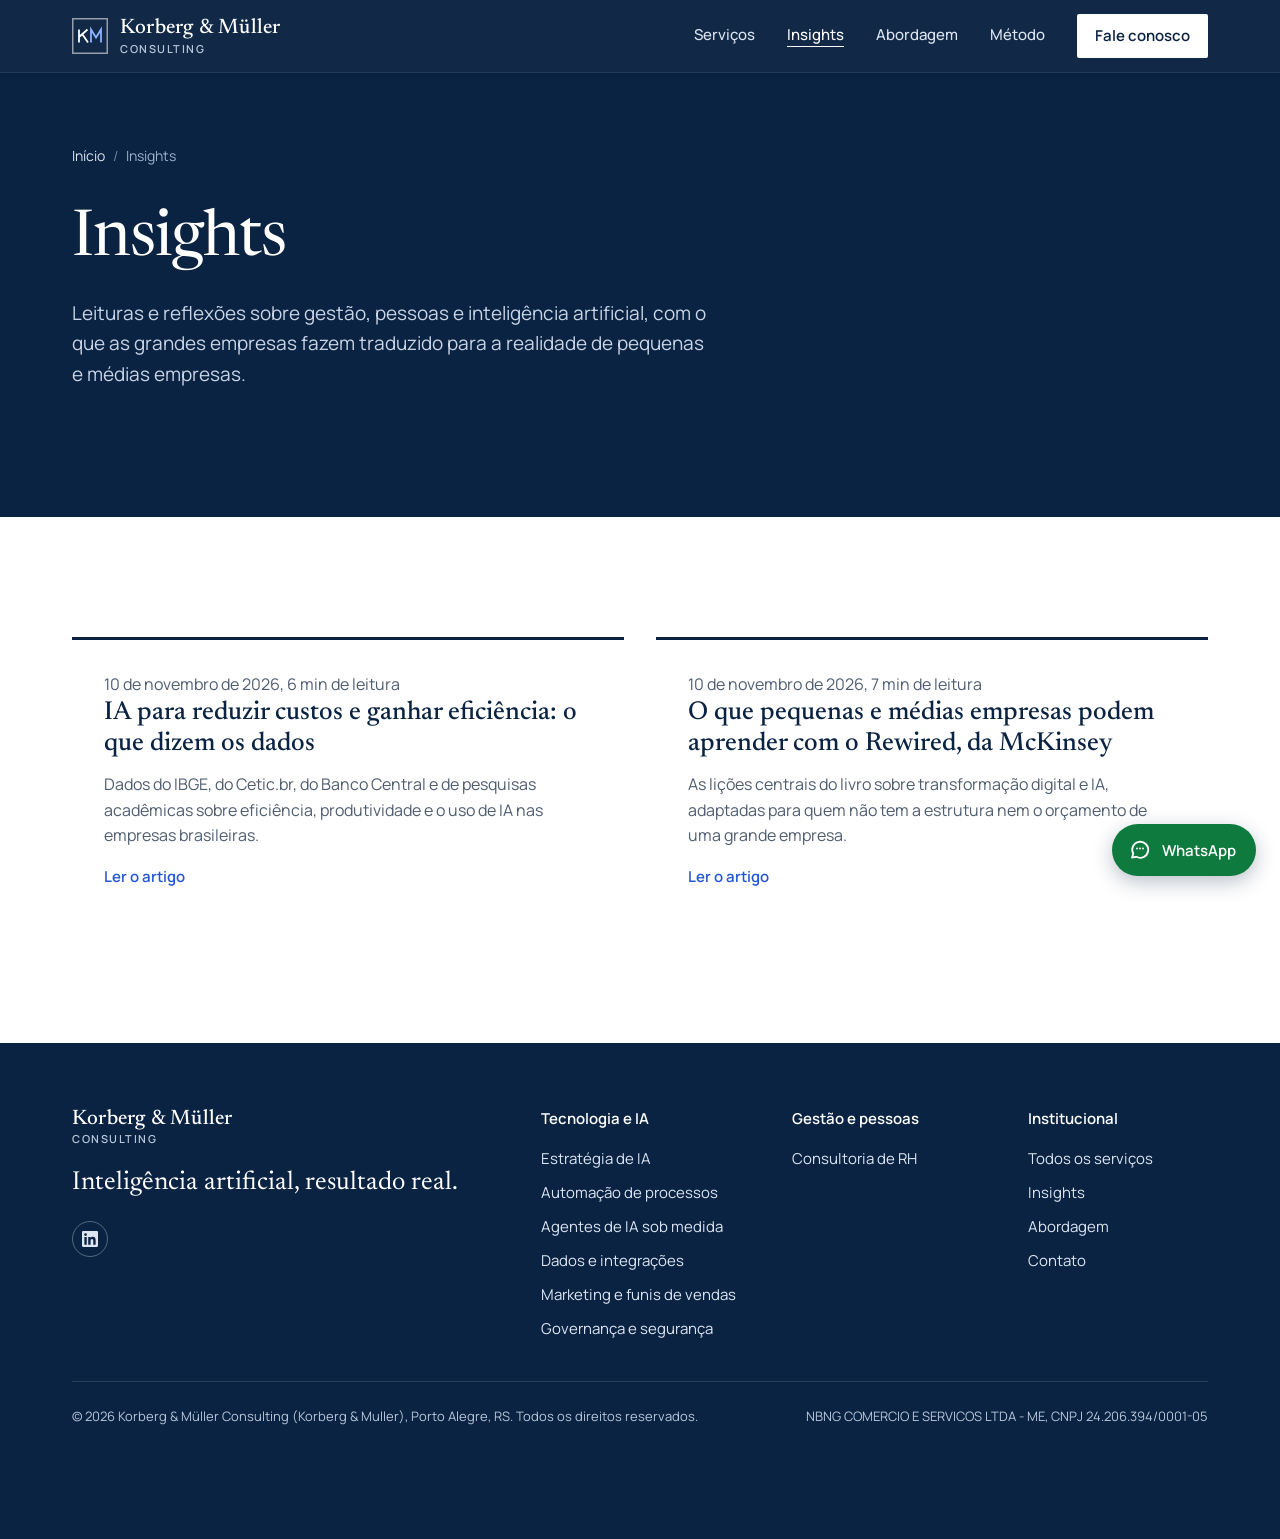
==== commit 009958ee: "Força tamanho do ícone LinkedIn com inline style no SVG Adiciona width/height como atributos e inlin" ====
--- a/insights/index.html
+++ b/insights/index.html
@@ -112,7 +112,7 @@
         <span class="brand-name" style="color:#fff">Korberg &amp; Müller<small>CONSULTING</small></span>
         <p class="slogan">Inteligência artificial, resultado real.</p>
         <div class="foot-social">
-          <a href="https://www.linkedin.com/company/korberg-m%C3%BCller-consulting/" target="_blank" rel="noopener" aria-label="LinkedIn da Korberg &amp; Müller"><svg viewBox="0 0 24 24" fill="currentColor" aria-hidden="true"><path d="M20.447 20.452h-3.554v-5.569c0-1.328-.027-3.037-1.852-3.037-1.853 0-2.136 1.445-2.136 2.939v5.667H9.351V9h3.414v1.561h.046c.477-.9 1.637-1.85 3.37-1.85 3.601 0 4.267 2.37 4.267 5.455v6.286zM5.337 7.433a2.062 2.062 0 01-2.063-2.065 2.064 2.064 0 112.063 2.065zm1.782 13.019H3.555V9h3.564v11.452zM22.225 0H1.771C.792 0 0 .774 0 1.729v20.542C0 23.227.792 24 1.771 24h20.451C23.2 24 24 23.227 24 22.271V1.729C24 .774 23.2 0 22.222 0h.003z"/></svg></a>
+          <a href="https://www.linkedin.com/company/korberg-m%C3%BCller-consulting/" target="_blank" rel="noopener" aria-label="LinkedIn da Korberg &amp; Müller"><svg viewBox="0 0 24 24" width="16" height="16" fill="currentColor" aria-hidden="true" style="width:16px;height:16px;min-width:16px;max-width:16px"><path d="M20.447 20.452h-3.554v-5.569c0-1.328-.027-3.037-1.852-3.037-1.853 0-2.136 1.445-2.136 2.939v5.667H9.351V9h3.414v1.561h.046c.477-.9 1.637-1.85 3.37-1.85 3.601 0 4.267 2.37 4.267 5.455v6.286zM5.337 7.433a2.062 2.062 0 01-2.063-2.065 2.064 2.064 0 112.063 2.065zm1.782 13.019H3.555V9h3.564v11.452zM22.225 0H1.771C.792 0 0 .774 0 1.729v20.542C0 23.227.792 24 1.771 24h20.451C23.2 24 24 23.227 24 22.271V1.729C24 .774 23.2 0 22.222 0h.003z"/></svg></a>
         </div>
       </div>
       <div class="foot-cols">
--- a/assets/site.css
+++ b/assets/site.css
@@ -419,9 +419,9 @@
 .foot-title{margin:0 0 6px;font-weight:600;color:#fff;font-size:15px}
 .foot-col a{color:#DCE5F1;text-decoration:none;font-size:15px}
 .foot-col a:hover{color:#fff;text-decoration:underline}
-.foot-social{margin-top:12px;display:flex;gap:12px}
-.foot-social a{color:#DCE5F1;transition:color .2s}
-.foot-social a:hover{color:#fff}
-.foot-social svg{width:24px;height:24px}
+.foot-social{margin-top:16px;display:flex;gap:10px}
+.foot-social a{display:flex;align-items:center;justify-content:center;width:36px;height:36px;border:1.5px solid rgba(220,229,241,.35);border-radius:50%;color:#DCE5F1;transition:color .2s,border-color .2s}
+.foot-social a:hover{color:#fff;border-color:rgba(255,255,255,.6)}
+.foot-social svg{width:16px;height:16px;min-width:16px;max-width:16px}
 .visually-hidden{position:absolute!important;width:1px;height:1px;padding:0;margin:-1px;overflow:hidden;clip:rect(0,0,0,0);white-space:nowrap;border:0}
 .nav a[aria-current="page"]{color:#fff;text-decoration:underline;text-underline-offset:6px}
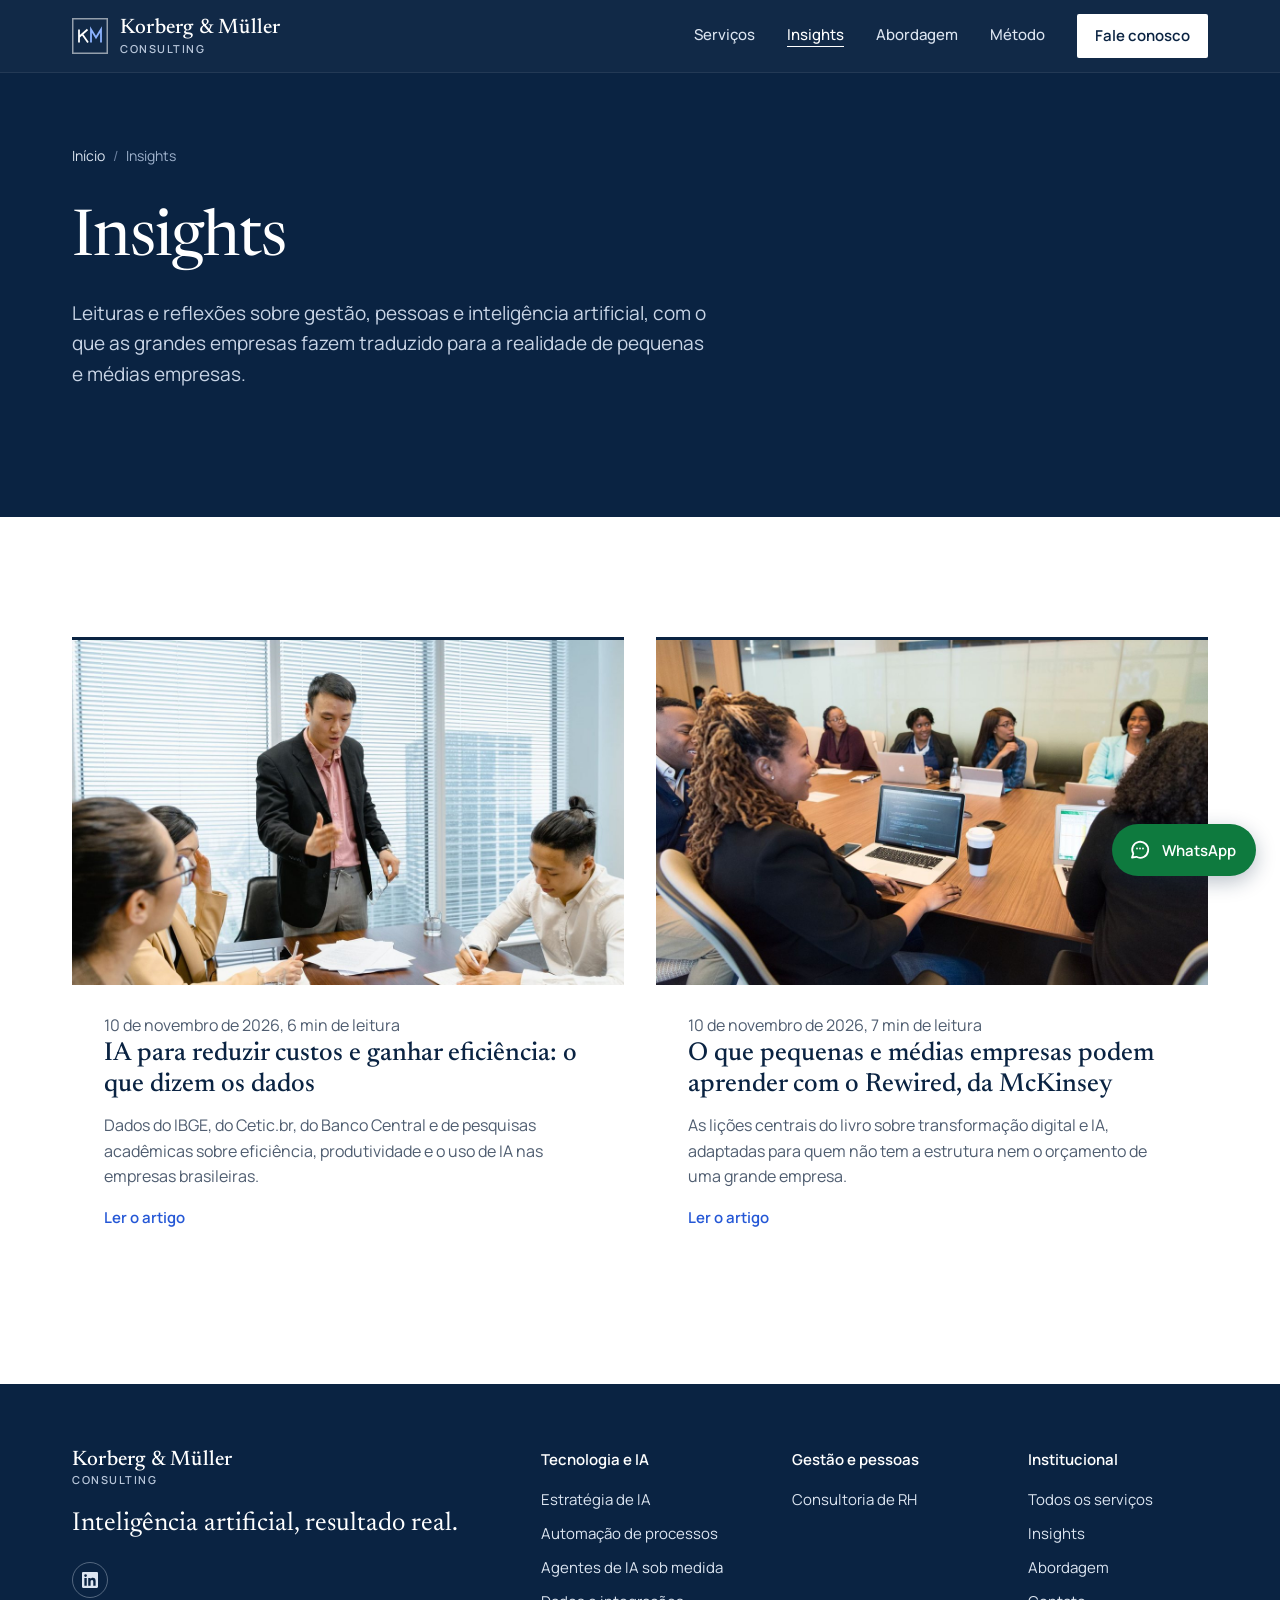
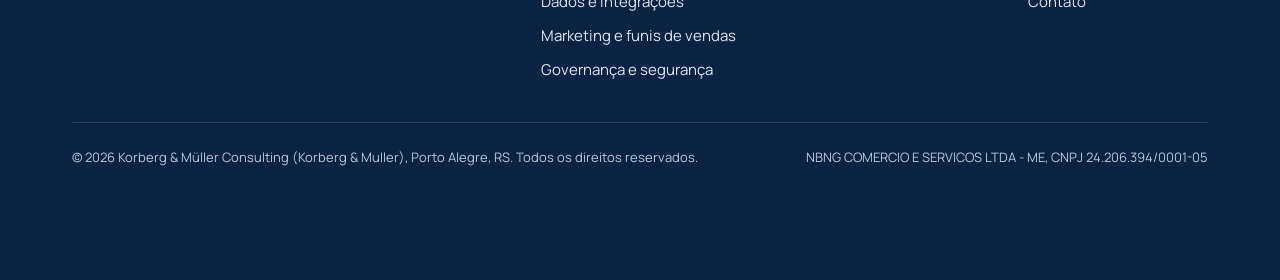
==== commit 7b060736: "feat: atualiza páginas de Insights com capas fotográficas editoriais" ====
--- a/insights/index.html
+++ b/insights/index.html
@@ -1,11 +1,18 @@
 <!DOCTYPE html>
 <html lang="pt-BR">
 <head>
+<script async src="https://www.googletagmanager.com/gtm.js?id=GTM-KZSZC76Z"></script>
+<script>
+window.dataLayer = window.dataLayer || [];
+function gtag(){dataLayer.push(arguments);}
+gtag('js', new Date());
+</script>
 <meta charset="utf-8">
 <meta name="viewport" content="width=device-width, initial-scale=1">
 <title>Insights sobre gestão, pessoas e IA para PMEs | Korberg &amp; Müller</title>
 <meta name="description" content="Artigos da Korberg & Müller sobre gestão, pessoas e inteligência artificial para pequenas e médias empresas.">
 <meta name="robots" content="index, follow, max-image-preview:large">
+<meta name="google-site-verification" content="kZMlr2Vngs3Y_wUSxGOz9r0fyZBZIStiohjtcFVoW-o">
 <link rel="canonical" href="https://korbergmuller.com.br/insights/">
 <meta property="og:type" content="website">
 <meta property="og:locale" content="pt_BR">
@@ -49,9 +56,10 @@
 <link rel="preconnect" href="https://fonts.gstatic.com" crossorigin>
 <link href="https://fonts.googleapis.com/css2?family=Manrope:wght@400;500;600;700&amp;family=Newsreader:ital,opsz,wght@0,6..72,400;0,6..72,500;0,6..72,600;1,6..72,400&amp;display=swap" rel="stylesheet">
 <script src="../assets/js-flag.js"></script>
-<link rel="stylesheet" href="../assets/site.css?v=a3c588c64d">
+<link rel="stylesheet" href="../assets/site.css?v=3ec50956cb">
 </head>
 <body>
+<noscript><iframe src="https://www.googletagmanager.com/ns.html?id=GTM-KZSZC76Z" height="0" width="0" style="display:none;visibility:hidden"></iframe></noscript>
 <a class="skip" href="#conteudo">Pular para o conteúdo</a>
 
 <header class="site-header">
@@ -89,16 +97,22 @@
     <div class="wrap">
       <div class="post-list">
         <article class="post-card">
-          <p class="post-meta"><time datetime="2026-11-10">10 de novembro de 2026</time>, 6 min de leitura</p>
-          <h3><a href="../insights/ia-reduzir-custos-eficiencia-dados/">IA para reduzir custos e ganhar eficiência: o que dizem os dados</a></h3>
-          <p>Dados do IBGE, do Cetic.br, do Banco Central e de pesquisas acadêmicas sobre eficiência, produtividade e o uso de IA nas empresas brasileiras.</p>
-          <span class="more" aria-hidden="true">Ler o artigo</span>
+          <figure class="post-thumb"><img class="" src="../images/insight-eficiencia.jpg" width="1200" height="750" alt="Executivo apresentando análise de eficiência e indicadores para a equipe em escritório" loading="lazy" decoding="async"></figure>
+          <div class="post-card-body">
+            <p class="post-meta"><time datetime="2026-11-10">10 de novembro de 2026</time>, 6 min de leitura</p>
+            <h3><a href="../insights/ia-reduzir-custos-eficiencia-dados/">IA para reduzir custos e ganhar eficiência: o que dizem os dados</a></h3>
+            <p>Dados do IBGE, do Cetic.br, do Banco Central e de pesquisas acadêmicas sobre eficiência, produtividade e o uso de IA nas empresas brasileiras.</p>
+            <span class="more" aria-hidden="true">Ler o artigo</span>
+          </div>
         </article>
         <article class="post-card">
-          <p class="post-meta"><time datetime="2026-11-10">10 de novembro de 2026</time>, 7 min de leitura</p>
-          <h3><a href="../insights/rewired-mckinsey-pequenas-e-medias-empresas/">O que pequenas e médias empresas podem aprender com o Rewired, da McKinsey</a></h3>
-          <p>As lições centrais do livro sobre transformação digital e IA, adaptadas para quem não tem a estrutura nem o orçamento de uma grande empresa.</p>
-          <span class="more" aria-hidden="true">Ler o artigo</span>
+          <figure class="post-thumb"><img class="" src="../images/insight-rewired.jpg" width="1200" height="750" alt="Lideranças reunidas em sala de diretoria discutindo estratégia e transformação digital" loading="lazy" decoding="async"></figure>
+          <div class="post-card-body">
+            <p class="post-meta"><time datetime="2026-11-10">10 de novembro de 2026</time>, 7 min de leitura</p>
+            <h3><a href="../insights/rewired-mckinsey-pequenas-e-medias-empresas/">O que pequenas e médias empresas podem aprender com o Rewired, da McKinsey</a></h3>
+            <p>As lições centrais do livro sobre transformação digital e IA, adaptadas para quem não tem a estrutura nem o orçamento de uma grande empresa.</p>
+            <span class="more" aria-hidden="true">Ler o artigo</span>
+          </div>
         </article>
       </div>
     </div>
@@ -150,6 +164,6 @@
   <span>WhatsApp</span>
 </a>
 
-<script src="../assets/site.js?v=a3c588c64d" defer></script>
+<script src="../assets/site.js?v=3ec50956cb" defer></script>
 </body>
 </html>
--- a/assets/site.css
+++ b/assets/site.css
@@ -247,12 +247,34 @@
 .notfound .wrap{padding-top:120px;padding-bottom:140px}
 
 /* Fotos */
-.wide-figure{margin:64px 0 0}
-.wide-photo{width:100%;height:auto;aspect-ratio:7/3;object-fit:cover}
+.wide-figure{margin:64px 0 0;overflow:hidden;border-radius:2px}
+.wide-photo{width:100%;height:auto;aspect-ratio:7/3;object-fit:cover;object-position:50% 25%}
 .page-hero.has-photo .wrap{display:grid;grid-template-columns:minmax(0,1.25fr) minmax(0,.75fr);gap:56px;align-items:center}
-.hero-figure{margin:0}
-.hero-photo{width:100%;height:auto;aspect-ratio:4/5;object-fit:cover}
-@media (max-width:900px){.page-hero.has-photo .wrap{grid-template-columns:1fr;gap:40px}.hero-figure{max-width:340px}}
+.hero-figure{margin:0;overflow:hidden;border-radius:2px;box-shadow:0 24px 56px rgba(0,0,0,.28)}
+.hero-photo{width:100%;height:auto;aspect-ratio:4/5;object-fit:cover;object-position:50% 20%}
+@media (max-width:900px){.page-hero.has-photo .wrap{grid-template-columns:1fr;gap:40px}.hero-figure{max-width:360px}}
+
+/* Destaques editoriais com pessoas (estilo consultoria) */
+.editorial-band{padding:0;background:var(--paper)}
+.editorial-row{display:grid;grid-template-columns:repeat(2,minmax(0,1fr));align-items:stretch}
+.editorial-copy{background:var(--mist);padding:clamp(44px,6vw,84px) clamp(24px,5vw,72px);display:flex;flex-direction:column;justify-content:center}
+.editorial-copy .eyebrow{font-size:12px;font-weight:700;letter-spacing:.12em;text-transform:uppercase;color:var(--signal);margin:0 0 14px}
+.editorial-copy h2{font-size:clamp(30px,3.4vw,46px);line-height:1.08;margin:0 0 20px;max-width:16ch}
+.editorial-copy p{margin:0 0 28px;color:var(--muted);font-size:17px;max-width:46ch}
+.editorial-links{display:flex;flex-direction:column;gap:12px;align-items:flex-start}
+.editorial-links a{display:inline-flex;align-items:center;gap:8px;font-weight:600;font-size:15px;color:var(--navy);text-decoration:none}
+.editorial-links a::after{content:"\2192";color:var(--signal);transition:transform .25s ease}
+.editorial-links a:hover{color:var(--signal)}
+.editorial-links a:hover::after{transform:translateX(4px)}
+.editorial-media{margin:0;position:relative;overflow:hidden;background:var(--navy);min-height:360px}
+.editorial-media img{width:100%;height:100%;object-fit:cover;object-position:50% 25%;transition:transform .65s cubic-bezier(.2,.7,.2,1)}
+.editorial-row:hover .editorial-media img{transform:scale(1.03)}
+.editorial-row.rev .editorial-media{order:-1}
+@media (max-width:860px){
+  .editorial-row{grid-template-columns:1fr}
+  .editorial-row.rev .editorial-media{order:0}
+  .editorial-media{min-height:0;aspect-ratio:3/2}
+}
 
 /* ================= Ilustrações e movimento ================= */
 .illo{display:block;width:100%;height:auto;overflow:visible}
@@ -354,20 +376,26 @@
 .insights-teaser{background:var(--mist)}
 .post-list{display:grid;grid-template-columns:repeat(2,minmax(0,1fr));gap:32px}
 @media (max-width:860px){.post-list{grid-template-columns:1fr}}
-.post-card{position:relative;background:#fff;padding:32px;border-top:3px solid var(--navy);transition:transform .3s cubic-bezier(.2,.7,.2,1),box-shadow .3s ease,border-color .3s ease}
+.post-card{position:relative;background:#fff;border-top:3px solid var(--navy);display:flex;flex-direction:column;overflow:hidden;transition:transform .3s cubic-bezier(.2,.7,.2,1),box-shadow .3s ease,border-color .3s ease}
 .post-card:hover{transform:translateY(-4px);box-shadow:0 14px 30px rgba(10,35,66,.10);border-top-color:var(--signal)}
+.post-thumb{margin:0;overflow:hidden;aspect-ratio:16/10;background:var(--navy)}
+.post-thumb img{width:100%;height:100%;object-fit:cover;object-position:50% 25%;transition:transform .6s cubic-bezier(.2,.7,.2,1)}
+.post-card:hover .post-thumb img{transform:scale(1.04)}
+.post-card-body{padding:28px 32px 32px;display:flex;flex-direction:column;flex:1}
 .post-card h3{font-family:var(--serif);font-weight:500;font-size:26px;line-height:1.2;margin:0 0 12px;color:var(--navy)}
 .post-card h3 a{color:inherit;text-decoration:none}
 .post-card h3 a::after{content:"";position:absolute;inset:0}
 .post-card p{margin:0;color:var(--muted);font-size:16px}
-.post-card .more{display:inline-block;margin-top:16px;font-weight:600;font-size:15px;color:var(--signal);background:linear-gradient(currentColor,currentColor) 0 100%/0 1px no-repeat;padding-bottom:2px;transition:background-size .35s ease}
+.post-card .more{display:inline-block;margin-top:auto;padding-top:16px;font-weight:600;font-size:15px;color:var(--signal);background:linear-gradient(currentColor,currentColor) 0 100%/0 1px no-repeat;padding-bottom:2px;align-self:flex-start;transition:background-size .35s ease}
 .post-card:hover .more{background-size:100% 1px}
 .post-card:focus-within{outline:3px solid var(--signal-lt);outline-offset:3px}
 .post-card h3 a:focus-visible{outline:none}
 .post-meta{font-size:14px;color:var(--muted);margin:0 0 12px}
 .post-meta-dark{color:#9FB2CC;margin:0}
 
-.article-sec{padding-top:88px}
+.article-sec{padding-top:64px}
+.article-cover{margin:0 0 48px;max-width:880px;overflow:hidden;border-radius:2px}
+.article-cover img{width:100%;height:auto;aspect-ratio:16/10;object-fit:cover;object-position:50% 25%}
 .article-body{max-width:70ch;font-size:18px;line-height:1.75}
 .article-body p{margin:0 0 22px;color:var(--ink)}
 .article-body h2{font-size:clamp(28px,3vw,36px);margin:56px 0 18px}
